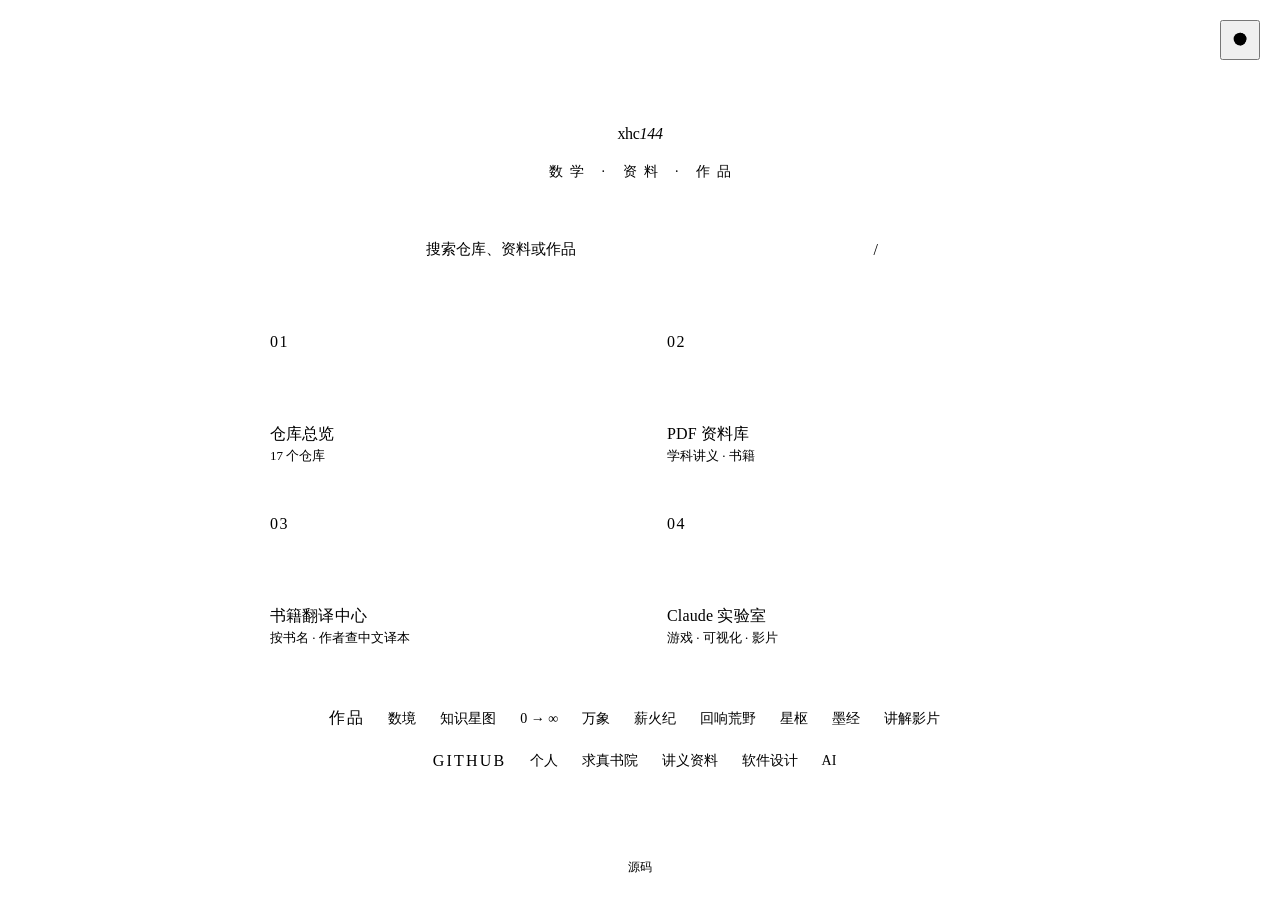
==== docs/index.html @ dc4a2ed5 "Add book translation lookup and remove institutional catalog entries" ====
<!doctype html>
<html lang="zh-CN">
<head>
  <meta charset="utf-8">
  <meta name="viewport" content="width=device-width, initial-scale=1">
  <title>xhc144</title>
  <meta name="description" content="xhc144：仓库总览、PDF 资料库、书籍翻译中心、Claude 实验室。">
  <meta http-equiv="Content-Security-Policy" content="default-src 'self'; script-src 'self'; style-src 'self'; img-src 'self' data:; object-src 'none'; base-uri 'self'">
  <meta name="theme-color" content="#f6f4ee" media="(prefers-color-scheme: light)">
  <meta name="theme-color" content="#141513" media="(prefers-color-scheme: dark)">
  <link rel="icon" href="data:image/svg+xml,%3Csvg xmlns='http://www.w3.org/2000/svg' viewBox='0 0 64 64'%3E%3Crect width='64' height='64' rx='14' fill='%231d2723'/%3E%3Ctext x='32' y='46' text-anchor='middle' font-family='Georgia,serif' font-size='42' fill='%23e2875f'%3E%CE%A3%3C/text%3E%3C/svg%3E">
  <script src="./boot.js" data-portal></script>
  <link rel="stylesheet" href="./site.css?v=2026-10-21">
  <link rel="stylesheet" href="./portal.css?v=20261116">
  <script src="./site.js?v=2026-10-21" defer></script>
  <script src="./portal.js?v=2026-10-21" defer></script>
</head>
<body>
  <canvas id="field" aria-hidden="true"></canvas>
  <button type="button" class="theme-toggle" id="theme-toggle" aria-label="切换深浅色"><svg viewBox="0 0 24 24" aria-hidden="true"><circle cx="12" cy="12" r="8.5"/><path d="M12 3.5a8.5 8.5 0 0 1 0 17Z"/></svg></button>
  <main>
    <h1 class="title" aria-label="xhc144"><span class="l" aria-hidden="true"><span>x</span></span><span class="l" aria-hidden="true"><span>h</span></span><span class="l" aria-hidden="true"><span>c</span></span><span class="l" aria-hidden="true"><span>1</span></span><span class="l" aria-hidden="true"><span>4</span></span><span class="l" aria-hidden="true"><span>4</span></span></h1>
    <p class="tagline reveal">数学 · 资料 · 作品</p>

    <div class="search reveal" role="search">
      <svg viewBox="0 0 24 24" aria-hidden="true"><circle cx="11" cy="11" r="7"/><path d="m20 20-3.5-3.5"/></svg>
      <input id="q" type="text" placeholder="搜索仓库、资料或作品" autocomplete="off" spellcheck="false" role="combobox" aria-label="搜索仓库、资料或作品" aria-expanded="false" aria-controls="results" aria-autocomplete="list">
      <kbd aria-hidden="true">/</kbd>
      <ul id="results" role="listbox" aria-label="搜索结果" hidden></ul>
    </div>

    <nav class="entries reveal" aria-label="主要入口">
      <a href="repos/">
        <span class="num">01</span><svg viewBox="0 0 24 24" aria-hidden="true"><path d="m12 3 9 5-9 5-9-5 9-5Z"/><path d="m3 12.5 9 5 9-5"/><path d="m3 17 9 5 9-5"/></svg>
        <b>仓库总览</b>
        <span class="meta">17 个仓库</span>
        <span class="arrow" aria-hidden="true">→</span>
      </a>
      <a href="materials/">
        <span class="num">02</span><svg viewBox="0 0 24 24" aria-hidden="true"><path d="M2.5 5.5H9a3 3 0 0 1 3 3V20a2.5 2.5 0 0 0-2.5-2.5h-7Z"/><path d="M21.5 5.5H15a3 3 0 0 0-3 3V20a2.5 2.5 0 0 1 2.5-2.5h7Z"/></svg>
        <b>PDF 资料库</b>
        <span class="meta">学科讲义 · 书籍</span>
        <span class="arrow" aria-hidden="true">→</span>
      </a>
      <a href="translations/">
        <span class="num">03</span><svg viewBox="0 0 24 24" aria-hidden="true"><path d="M2.5 5.5H9a3 3 0 0 1 3 3V20a2.5 2.5 0 0 0-2.5-2.5h-7Z"/><path d="M21.5 5.5H15a3 3 0 0 0-3 3V20a2.5 2.5 0 0 1 2.5-2.5h7Z"/></svg>
        <b>书籍翻译中心</b>
        <span class="meta">按书名 · 作者查中文译本</span>
        <span class="arrow" aria-hidden="true">→</span>
      </a>
      <a href="claude-lab/">
        <span class="num">04</span><svg viewBox="0 0 24 24" aria-hidden="true"><path d="M9 3h6"/><path d="M10 3v6.5L4.6 18.4A1.7 1.7 0 0 0 6.1 21h11.8a1.7 1.7 0 0 0 1.5-2.6L14 9.5V3"/><path d="M7 15.5h10"/></svg>
        <b>Claude 实验室</b>
        <span class="meta">游戏 · 可视化 · 影片</span>
        <span class="arrow" aria-hidden="true">→</span>
      </a>
    </nav>

    <nav class="row reveal" aria-label="在线作品"><span class="label">作品</span><a href="claude-lab/mathscape/" title="MathScape：矩阵、复映射、微分方程可视化">数境</a><a href="claude-lab/math-starmap/" title="按新领军考纲连起来的数学知识图谱">知识星图</a><a href="claude-lab/personal-site/" title="数学、物理与 AI 的交互仪器">0 → ∞</a><a href="claude-lab/myriad/" title="Myriad：地形、生态与文明演化沙盒">万象</a><a href="claude-lab/emberstack/" title="Emberstack：卡牌堆叠文明策略游戏">薪火纪</a><a href="claude-lab/echowild/" title="Echowild：体素世界建造与生存，需键鼠">回响荒野</a><a href="claude-lab/tensora/" title="Tensora：AI 基础设施控制台原型">星枢</a><a href="claude-lab/mojing/" title="Mojing：中文数学 LaTeX 模板">墨经</a><a href="claude-lab/#film" title="9 部数学讲解影片">讲解影片</a></nav>
    <nav class="row reveal" aria-label="GitHub 账号与组织"><span class="label">GitHub</span><a href="https://github.com/xhc144" title="xhc144 · 2 个仓库">个人</a><a href="https://github.com/xhc144-qiuzhen" title="xhc144-qiuzhen · 1 个仓库">求真书院</a><a href="https://github.com/xhc144-notes" title="xhc144-notes · 6 个仓库">讲义资料</a><a href="https://github.com/xhc144-works" title="xhc144-works · 6 个仓库">软件设计</a><a href="https://github.com/xhc144-ai" title="xhc144-ai · 2 个仓库">AI</a></nav>
  </main>
  <footer><a href="https://github.com/xhc144/xhc144.github.io">源码</a></footer>
  <script type="application/json" id="index-data">[{"k":"入口","t":"仓库总览","s":"17 个仓库","u":"repos/"},{"k":"入口","t":"PDF 资料库","s":"学科讲义 · 书籍","u":"materials/"},{"k":"入口","t":"书籍翻译中心","s":"按书名 · 作者查中文译本","u":"translations/"},{"k":"入口","t":"Claude 实验室","s":"游戏 · 可视化 · 影片","u":"claude-lab/"},{"k":"作品","t":"数境","s":"MathScape：矩阵、复映射、微分方程可视化","u":"claude-lab/mathscape/"},{"k":"作品","t":"知识星图","s":"按新领军考纲连起来的数学知识图谱","u":"claude-lab/math-starmap/"},{"k":"作品","t":"0 → ∞","s":"数学、物理与 AI 的交互仪器","u":"claude-lab/personal-site/"},{"k":"作品","t":"万象","s":"Myriad：地形、生态与文明演化沙盒","u":"claude-lab/myriad/"},{"k":"作品","t":"薪火纪","s":"Emberstack：卡牌堆叠文明策略游戏","u":"claude-lab/emberstack/"},{"k":"作品","t":"回响荒野","s":"Echowild：体素世界建造与生存，需键鼠","u":"claude-lab/echowild/"},{"k":"作品","t":"星枢","s":"Tensora：AI 基础设施控制台原型","u":"claude-lab/tensora/"},{"k":"作品","t":"墨经","s":"Mojing：中文数学 LaTeX 模板","u":"claude-lab/mojing/"},{"k":"作品","t":"讲解影片","s":"9 部数学讲解影片","u":"claude-lab/#film"},{"k":"求真书院","t":"2027 领军计划参考书库","s":"xhc144-qiuzhen/qiuzhen-2027-reference-library","u":"repos/#qiuzhen-2027-reference-library","q":"按学科整理考纲参考书的中文阅读入口：23 本中文译稿与 21 本中文原书，共 44 本；每本书附匹配源码、版本历史和原书对照。 数学 物理 译稿与重排"},{"k":"讲义资料","t":"数学竞赛统一讲义","s":"xhc144-notes/book-project","u":"repos/#book-project","q":"把多年数学竞赛讲义去重整理成一部统一总稿的长期 LaTeX 图书工程：总稿 PDF、可编辑源码、原始材料和来源核对记录。 数学"},{"k":"讲义资料","t":"AI 讲义与原创练习","s":"xhc144-notes/ai-study-notes","u":"repos/#ai-study-notes","q":"按学科保存 AI 原创讲义、独立专题与原创练习的 LaTeX 源码和 PDF：分析、代数、概率统计、组合图论、几何拓扑、数论、数值、物理、计算机等，共用模板与构建工具。 数学 物理 AI"},{"k":"讲义资料","t":"数之谜工具箱","s":"xhc144-notes/shuzhimi-toolbox","u":"repos/#shuzhimi-toolbox","q":"查资料用的竞赛讲义、题选与知识分册：综合定理与解题策略、代数不等式、数论、几何、组合概率等 15 个知识分册，另有题源索引和搜题工具。 数学"},{"k":"讲义资料","t":"MIT OCW 讲义中文重编","s":"xhc144-notes/mit-ocw-notes","u":"repos/#mit-ocw-notes","q":"MIT OpenCourseWare 讲义归档，以及按学科整编的中文原生 LaTeX 讲义（个人非商业学习）：数学 15 册、物理 20 册，各册附中文 PDF、源码 ZIP 与覆盖范围说明。 数学 物理 译稿与重排"},{"k":"讲义资料","t":"GTM 选书中文 LaTeX 项目","s":"xhc144-notes/gtm-selected-library","u":"repos/#gtm-selected-library","q":"35 本 GTM 选书的英文原书与中文 LaTeX 译稿。main 已归档全部 35 套译稿，每本附版本记录、审校范围和底本缺页说明。 数学 译稿与重排"},{"k":"讲义资料","t":"高中化学教学资料","s":"xhc144-notes/chem-teaching-materials","u":"repos/#chem-teaching-materials","q":"整合编写的《高中化学系统讲义》（墨经书籍模板，README 标注 198 页），以及选择性必修 1 课件、高考一轮知识清单、思维导图和校本课资料。 化学"},{"k":"软件设计","t":"棱镜守卫 Prism Wardens","s":"xhc144-works/prism-wardens","u":"repos/#prism-wardens","q":"完整的策略塔防游戏：确定性战斗模拟、可托管或接管的 AI、规则与关卡编辑器、修改器、录像与战报；有 Web 版和带安装、卸载与自动更新的 Windows 桌面版。 游戏 软件 AI"},{"k":"软件设计","t":"安心守护 FaceGuard","s":"xhc144-works/face-guard","u":"repos/#face-guard","q":"Android 8.0+ 离线人脸匹配与系统锁屏试用应用（Kotlin）：机主录入一人、授予相机和锁屏授权后开启守护。 软件 AI"},{"k":"软件设计","t":"随手读懂一点 Study Feed","s":"xhc144-works/study-feed","u":"repos/#study-feed","q":"本地优先的简体中文学习信息流：144 张原创知识卡片和 410 段深读，按主题、时长和关键词阅读，支持收藏复习；附源码与静态构建。 软件 数学 物理"},{"k":"软件设计","t":"API 观测室","s":"xhc144-works/api-observer","u":"repos/#api-observer","q":"独立的 OpenAI 格式模拟服务与简体中文监控面板（Python 3.12），用于检查请求、模拟状态码、延迟和 SSE；不调用 AI，不代理供应商，不产生模型费用。 软件 AI"},{"k":"软件设计","t":"叠叶村 Stacked Grove","s":"xhc144-works/stacked-grove","u":"repos/#stacked-grove","q":"SDL3 卡牌堆叠游戏的简体中文社区重构版：Windows x64 完整游戏包、源码 ZIP、测试报告与操作说明。 游戏 软件"},{"k":"软件设计","t":"Blender 设计作品","s":"xhc144-works/blender-designs","u":"repos/#blender-designs","q":"Blender 建模与设计交付归档。当前收录 Azure / Sea House 海景别墅概念场景：可编辑 .blend、两张 1500×1100 渲染图和完整交付包。 设计"},{"k":"AI","t":"个人技能、MCP 与配套工具","s":"xhc144-ai/skills","u":"repos/#skills","q":"17 个按任务触发的主技能（几何、排版、教学、工程、写作、视频等），以及 MCP 服务、几何绘图引擎与工程交接工具；含安装说明、来源清单与历史备份。 AI 数学"},{"k":"AI","t":"现代人工智能研究学习","s":"xhc144-ai/ai-self-study","u":"repos/#ai-self-study","q":"从语言模型的数学与训练出发，读懂近年的基础模型论文并完成可复核的小研究：中文教材、论文中文资料、可运行实验和研究记录。 AI 数学"},{"k":"个人","t":"Folio PDF 阅读器","s":"xhc144/Claude-lab-2","u":"repos/#Claude-lab-2","q":"PySide6 与 PyMuPDF 编写的跨平台桌面 PDF 阅读器：阅读、批注、手写签名、点读朗读、OCR、压缩合并拆分、打印与演示模式，接入千问、DeepSeek、Ollama 等 AI 服务。 软件 AI"},{"k":"个人","t":"xhc144.github.io 网站（本仓库）","s":"xhc144/xhc144.github.io","u":"repos/#xhc144.github.io","q":"xhc144.github.io 的源码：首页总入口、仓库总览与资料文件目录，以及仓库数据、扫描脚本、页面生成脚本和维护规则。"},{"k":"GitHub","t":"个人账号","s":"xhc144","u":"https://github.com/xhc144"},{"k":"GitHub","t":"数学与物理书籍","s":"xhc144-qiuzhen","u":"https://github.com/xhc144-qiuzhen"},{"k":"GitHub","t":"讲义与学科资料","s":"xhc144-notes","u":"https://github.com/xhc144-notes"},{"k":"GitHub","t":"软件、游戏与设计","s":"xhc144-works","u":"https://github.com/xhc144-works"},{"k":"GitHub","t":"AI 工具与研究","s":"xhc144-ai","u":"https://github.com/xhc144-ai"}]</script>
</body>
</html>
---- docs/portal.css ----
/* 首页专用样式；配色与字体在 site.css。 */
* { box-sizing: border-box; }
html { -webkit-text-size-adjust: 100%; }
body {
  margin: 0;
  min-height: 100vh;
  min-height: 100svh;
  display: flex;
  flex-direction: column;
  background: var(--paper);
  color: var(--ink);
  font: 15px/1.6 var(--sans);
  transition: background-color .4s, color .4s;
}

#field { position: fixed; inset: 0; width: 100%; height: 100%; z-index: 0; }

.theme-toggle {
  position: fixed; top: 20px; right: 20px; z-index: 5;
  width: 40px; height: 40px;
  -webkit-backdrop-filter: blur(12px); backdrop-filter: blur(12px);
}
.theme-toggle svg { width: 18px; height: 18px; }

main {
  position: relative; z-index: 1;
  flex: 1;
  display: flex; flex-direction: column; align-items: center; justify-content: center;
  width: 100%; max-width: 900px; margin: 0 auto; padding: 96px 24px 32px;
  text-align: center;
  pointer-events: none;           /* 空白处的点击交给背景点阵 */
}
main > * { pointer-events: auto; }

/* ---------- 标题：逐字浮现，悬停时波浪跳动 ---------- */
.title {
  margin: 0;
  font: 500 clamp(68px, 13vw, 132px)/1 var(--display);
  letter-spacing: -.02em;
  cursor: default;
  user-select: none;
}
.title .l { display: inline-block; animation: rise 1.1s var(--ease) both; }
.title .l > span { display: inline-block; }
.title .l:nth-child(1) { animation-delay: .05s; }
.title .l:nth-child(2) { animation-delay: .12s; }
.title .l:nth-child(3) { animation-delay: .19s; }
.title .l:nth-child(4) { animation-delay: .26s; }
.title .l:nth-child(5) { animation-delay: .33s; }
.title .l:nth-child(6) { animation-delay: .40s; }
.title .l:nth-child(7) { animation-delay: .47s; }
.title .l:nth-child(8) { animation-delay: .54s; }
.title .l:nth-child(n+4) > span { color: var(--accent); font-style: italic; }
.title.wave .l > span { animation: hop .7s var(--ease); }
.title.wave .l:nth-child(2) > span { animation-delay: .05s; }
.title.wave .l:nth-child(3) > span { animation-delay: .10s; }
.title.wave .l:nth-child(4) > span { animation-delay: .15s; }
.title.wave .l:nth-child(5) > span { animation-delay: .20s; }
.title.wave .l:nth-child(6) > span { animation-delay: .25s; }
.title.wave .l:nth-child(7) > span { animation-delay: .30s; }
.title.wave .l:nth-child(8) > span { animation-delay: .35s; }

@keyframes rise {
  from { opacity: 0; transform: translateY(.4em) rotate(4deg); filter: blur(10px); }
  to { opacity: 1; transform: none; filter: blur(0); }
}
@keyframes hop {
  0%, 100% { transform: none; }
  35% { transform: translateY(-.14em); }
  65% { transform: translateY(.03em); }
}

.tagline { margin: 20px 0 0; color: var(--muted); font-size: 14px; letter-spacing: .5em; text-indent: .5em; }

/* 其余内容依次淡入 */
.reveal { animation: fade-up .9s var(--ease) both; }
.tagline.reveal { animation-delay: .55s; }
.search.reveal { animation-delay: .7s; }
.entries.reveal { animation-delay: .82s; }
.row.reveal { animation-delay: .95s; }
.row.reveal + .row.reveal { animation-delay: 1.05s; }
@keyframes fade-up {
  from { opacity: 0; transform: translateY(14px); }
  to { opacity: 1; transform: none; }
}

/* ---------- 搜索 ---------- */
.search {
  position: relative; z-index: 3;
  display: flex; align-items: center; gap: 10px;
  width: 100%; max-width: 520px; margin-top: 44px; padding: 0 14px 0 18px; height: 50px;
  background: var(--card); border: 1px solid var(--line); border-radius: 999px;
  box-shadow: var(--shadow);
  -webkit-backdrop-filter: blur(16px); backdrop-filter: blur(16px);
  transition: border-color .2s, box-shadow .2s;
}
.search:focus-within { border-color: color-mix(in srgb, var(--accent) 55%, transparent); box-shadow: var(--shadow), 0 0 0 4px var(--accent-soft); }
.search > svg { width: 18px; height: 18px; flex: none; fill: none; stroke: var(--muted); stroke-width: 1.8; stroke-linecap: round; }
.search input {
  flex: 1; min-width: 0; height: 100%; padding: 0;
  border: 0; outline: 0; background: transparent; color: var(--ink);
  font: inherit; font-size: 15px;
}
.search input::placeholder { color: var(--muted); }
.search kbd {
  flex: none; padding: 1px 8px; border: 1px solid var(--line); border-radius: 6px;
  color: var(--muted); font: 12px var(--mono); transition: opacity .2s;
}
.search:focus-within kbd { opacity: 0; }

#results {
  position: absolute; top: calc(100% + 8px); left: 0; right: 0;
  max-height: min(420px, 55vh); overflow-y: auto;
  margin: 0; padding: 6px; list-style: none; text-align: left;
  background: var(--card-solid); border: 1px solid var(--line); border-radius: 18px;
  box-shadow: var(--shadow-hover);
  animation: pop .18s var(--ease);
}
@keyframes pop { from { opacity: 0; transform: translateY(-4px) scale(.99); } to { opacity: 1; transform: none; } }
#results li {
  display: grid; grid-template-columns: auto 1fr auto; align-items: center; gap: 2px 12px;
  padding: 9px 12px; border-radius: 12px; cursor: pointer;
}
#results li[aria-selected="true"] { background: var(--accent-soft); }
#results .kind {
  grid-row: span 2; min-width: 52px; padding: 2px 8px; border-radius: 999px;
  background: var(--accent-soft); color: var(--accent); font-size: 12px; text-align: center; white-space: nowrap;
}
#results .t { overflow: hidden; color: var(--ink); font-weight: 600; text-overflow: ellipsis; white-space: nowrap; }
#results .s { grid-column: 2; overflow: hidden; color: var(--muted); font-size: 12.5px; text-overflow: ellipsis; white-space: nowrap; }
#results .lock { grid-row: span 2; grid-column: 3; color: var(--muted); font-size: 12px; }
#results mark { background: none; color: var(--accent); }
#results .empty { display: block; padding: 14px; color: var(--muted); cursor: default; text-align: center; }

/* ---------- 三个入口：边框跟随鼠标发光 ---------- */
.entries {
  display: grid; grid-template-columns: repeat(2, minmax(0, 1fr)); gap: 14px;
  width: 100%; max-width: 780px; margin-top: 40px;
}
.entries a {
  --mx: 50%; --my: 50%;
  position: relative; isolation: isolate; overflow: hidden;
  display: grid; grid-template-columns: 1fr auto; grid-template-rows: auto 1fr auto auto; align-items: end;
  min-height: 168px; padding: 18px 20px 18px;
  background: var(--card); border: 1px solid var(--line); border-radius: 20px;
  box-shadow: var(--shadow);
  -webkit-backdrop-filter: blur(16px); backdrop-filter: blur(16px);
  color: var(--ink); text-align: left; text-decoration: none;
  transition: transform .35s var(--ease), box-shadow .35s var(--ease);
}
.entries a::before, .entries a::after {
  content: ""; position: absolute; inset: 0; border-radius: inherit; pointer-events: none;
  opacity: 0; transition: opacity .35s;
}
.entries a::before {
  z-index: -1;
  background: radial-gradient(320px circle at var(--mx) var(--my), var(--glow), transparent 65%);
}
.entries a::after {
  padding: 1px;
  background: radial-gradient(240px circle at var(--mx) var(--my), var(--accent), transparent 70%);
  -webkit-mask: linear-gradient(#000 0 0) content-box, linear-gradient(#000 0 0);
  -webkit-mask-composite: xor;
  mask: linear-gradient(#000 0 0) content-box, linear-gradient(#000 0 0);
  mask-composite: exclude;
}
.entries:hover a::before, .entries:hover a::after { opacity: 1; }
.entries a:hover { transform: translateY(-4px); box-shadow: var(--shadow-hover); }
.entries .num { grid-column: 1; grid-row: 1; align-self: start; color: var(--muted); font: 12px var(--mono); letter-spacing: .1em; }
.entries svg {
  grid-column: 2; grid-row: 1; align-self: start;
  width: 26px; height: 26px; fill: none; stroke: var(--accent); stroke-width: 1.6; stroke-linecap: round; stroke-linejoin: round;
  transition: transform .5s var(--ease);
}
.entries a:hover svg { transform: rotate(-8deg) scale(1.08); }
.entries b { grid-column: 1 / -1; grid-row: 3; font: 500 24px/1.3 var(--display); letter-spacing: .01em; }
.entries .meta { grid-column: 1; grid-row: 4; color: var(--muted); font-size: 13px; }
.entries .arrow {
  grid-column: 2; grid-row: 4; color: var(--accent); font-size: 17px;
  transform: translateX(-6px); opacity: 0; transition: transform .35s var(--ease), opacity .35s;
}
.entries a:hover .arrow, .entries a:focus-visible .arrow { transform: none; opacity: 1; }
.entries a:focus-visible, .row a:focus-visible, .theme-toggle:focus-visible, footer a:focus-visible { outline: 2px solid var(--accent); outline-offset: 3px; }

/* ---------- 作品与 GitHub 快捷链接 ---------- */
.row {
  display: flex; flex-wrap: wrap; justify-content: center; align-items: center; gap: 2px 2px;
  max-width: 780px; margin-top: 14px;
}
.entries + .row { margin-top: 40px; }
.label { margin-right: 10px; color: var(--muted); font: 11px var(--mono); letter-spacing: .14em; text-transform: uppercase; }
.row a {
  position: relative; padding: 5px 11px;
  color: var(--ink-soft); font-size: 14px; text-decoration: none;
  transition: color .2s;
}
.row a::after {
  content: ""; position: absolute; left: 11px; right: 11px; bottom: 2px; height: 1px;
  background: var(--accent); transform: scaleX(0); transform-origin: left; transition: transform .35s var(--ease);
}
.row a:hover { color: var(--accent); }
.row a:hover::after { transform: scaleX(1); }

footer { position: relative; z-index: 1; padding: 24px; text-align: center; font-size: 12px; }
footer a { color: var(--muted); text-decoration: none; }
footer a:hover { color: var(--accent); }

@media (max-width: 640px) {
  main { padding: 84px 16px 20px; justify-content: flex-start; }
  .tagline { letter-spacing: .35em; text-indent: .35em; }
  .search { margin-top: 32px; }
  .entries { grid-template-columns: 1fr; gap: 10px; margin-top: 24px; }
  .entries a { grid-template-columns: auto 1fr auto; grid-template-rows: auto; align-items: center; min-height: 0; padding: 16px 18px; column-gap: 14px; }
  .entries .num { display: none; }
  .entries svg { grid-column: 1; grid-row: 1; align-self: center; width: 22px; height: 22px; }
  .entries b { grid-column: 2; grid-row: 1; font-size: 19px; }
  .entries .meta { grid-column: 3; grid-row: 1; }
  .entries .arrow { display: none; }
  .entries + .row { margin-top: 28px; }
  .label { flex-basis: 100%; margin: 0 0 2px; }
}

@media (prefers-reduced-motion: reduce) {
  .title .l, .reveal, #results { animation: none; }
  .title.wave .l > span { animation: none; }
  .entries a, .entries svg, .theme-toggle { transition: none; }
  .entries a:hover { transform: none; }
}
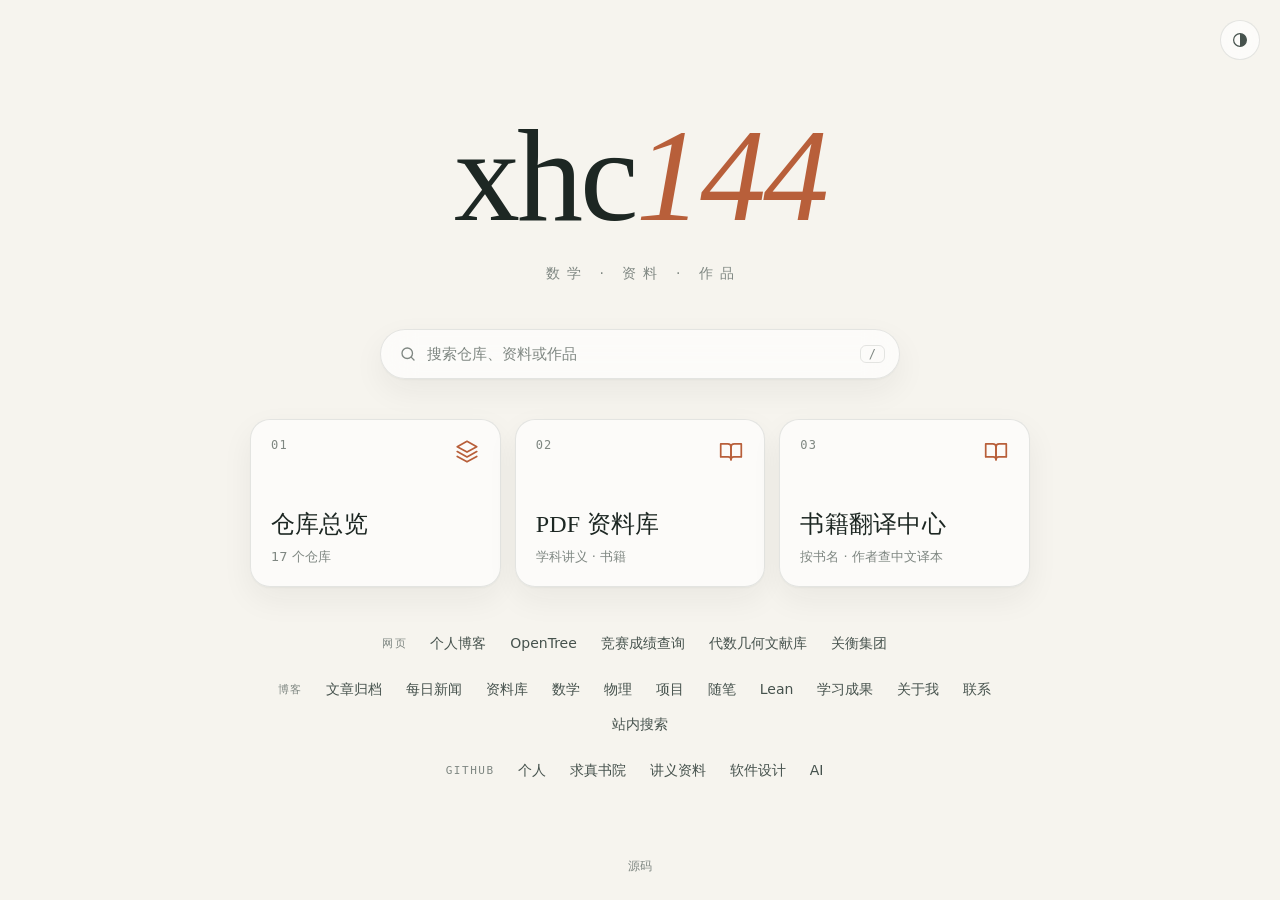
==== commit ae04ddb5: "Complete homepage web links and fix shared sigma navigation" ====
--- a/docs/index.html
+++ b/docs/index.html
@@ -4,14 +4,14 @@
   <meta charset="utf-8">
   <meta name="viewport" content="width=device-width, initial-scale=1">
   <title>xhc144</title>
-  <meta name="description" content="xhc144：仓库总览、PDF 资料库、书籍翻译中心、Claude 实验室。">
+  <meta name="description" content="xhc144：仓库总览、PDF 资料库、书籍翻译中心。">
   <meta http-equiv="Content-Security-Policy" content="default-src 'self'; script-src 'self'; style-src 'self'; img-src 'self' data:; object-src 'none'; base-uri 'self'">
   <meta name="theme-color" content="#f6f4ee" media="(prefers-color-scheme: light)">
   <meta name="theme-color" content="#141513" media="(prefers-color-scheme: dark)">
   <link rel="icon" href="data:image/svg+xml,%3Csvg xmlns='http://www.w3.org/2000/svg' viewBox='0 0 64 64'%3E%3Crect width='64' height='64' rx='14' fill='%231d2723'/%3E%3Ctext x='32' y='46' text-anchor='middle' font-family='Georgia,serif' font-size='42' fill='%23e2875f'%3E%CE%A3%3C/text%3E%3C/svg%3E">
   <script src="./boot.js" data-portal></script>
-  <link rel="stylesheet" href="./site.css?v=2026-10-21">
-  <link rel="stylesheet" href="./portal.css?v=20261116">
+  <link rel="stylesheet" href="./site.css?v=20261116-nav">
+  <link rel="stylesheet" href="./portal.css?v=20261116-nav">
   <script src="./site.js?v=2026-10-21" defer></script>
   <script src="./portal.js?v=2026-10-21" defer></script>
 </head>
@@ -48,18 +48,13 @@
         <span class="meta">按书名 · 作者查中文译本</span>
         <span class="arrow" aria-hidden="true">→</span>
       </a>
-      <a href="claude-lab/">
-        <span class="num">04</span><svg viewBox="0 0 24 24" aria-hidden="true"><path d="M9 3h6"/><path d="M10 3v6.5L4.6 18.4A1.7 1.7 0 0 0 6.1 21h11.8a1.7 1.7 0 0 0 1.5-2.6L14 9.5V3"/><path d="M7 15.5h10"/></svg>
-        <b>Claude 实验室</b>
-        <span class="meta">游戏 · 可视化 · 影片</span>
-        <span class="arrow" aria-hidden="true">→</span>
-      </a>
     </nav>
 
-    <nav class="row reveal" aria-label="在线作品"><span class="label">作品</span><a href="claude-lab/mathscape/" title="MathScape：矩阵、复映射、微分方程可视化">数境</a><a href="claude-lab/math-starmap/" title="按新领军考纲连起来的数学知识图谱">知识星图</a><a href="claude-lab/personal-site/" title="数学、物理与 AI 的交互仪器">0 → ∞</a><a href="claude-lab/myriad/" title="Myriad：地形、生态与文明演化沙盒">万象</a><a href="claude-lab/emberstack/" title="Emberstack：卡牌堆叠文明策略游戏">薪火纪</a><a href="claude-lab/echowild/" title="Echowild：体素世界建造与生存，需键鼠">回响荒野</a><a href="claude-lab/tensora/" title="Tensora：AI 基础设施控制台原型">星枢</a><a href="claude-lab/mojing/" title="Mojing：中文数学 LaTeX 模板">墨经</a><a href="claude-lab/#film" title="9 部数学讲解影片">讲解影片</a></nav>
+    <nav class="row reveal" aria-label="网页入口"><span class="label">网页</span><a href="http://106.55.36.106/personal/" title="文章、新闻与个人项目">个人博客</a><a href="https://xhc144.github.io/open-friend-tree/" title="树上的朋友：公开项目与作品分享">OpenTree</a><a href="https://xhc144.github.io/gd-math-results/" title="广东数学竞赛：按姓名、学校查询">竞赛成绩查询</a><a href="https://xhc144.github.io/algebraic-geometry-corpus/" title="EGA、SGA、FGA、Stacks与中文译稿">代数几何文献库</a><a href="http://106.55.36.106/" title="关衡集团网站">关衡集团</a></nav>
+    <nav class="row reveal" aria-label="博客入口"><span class="label">博客</span><a href="http://106.55.36.106/personal/archive/" title="个人博客 · 文章归档">文章归档</a><a href="http://106.55.36.106/personal/news/" title="个人博客 · 每日新闻">每日新闻</a><a href="http://106.55.36.106/personal/media/" title="个人博客 · 资料库">资料库</a><a href="http://106.55.36.106/personal/math/" title="个人博客 · 数学">数学</a><a href="http://106.55.36.106/personal/physics/" title="个人博客 · 物理">物理</a><a href="http://106.55.36.106/personal/projects/" title="个人博客 · 项目">项目</a><a href="http://106.55.36.106/personal/notes/" title="个人博客 · 随笔">随笔</a><a href="http://106.55.36.106/personal/categories/Lean/" title="个人博客 · Lean">Lean</a><a href="http://106.55.36.106/personal/honors/" title="个人博客 · 学习成果">学习成果</a><a href="http://106.55.36.106/personal/about/" title="个人博客 · 关于我">关于我</a><a href="http://106.55.36.106/personal/contact/" title="个人博客 · 联系">联系</a><a href="http://106.55.36.106/personal/search/" title="个人博客 · 站内搜索">站内搜索</a></nav>
     <nav class="row reveal" aria-label="GitHub 账号与组织"><span class="label">GitHub</span><a href="https://github.com/xhc144" title="xhc144 · 2 个仓库">个人</a><a href="https://github.com/xhc144-qiuzhen" title="xhc144-qiuzhen · 1 个仓库">求真书院</a><a href="https://github.com/xhc144-notes" title="xhc144-notes · 6 个仓库">讲义资料</a><a href="https://github.com/xhc144-works" title="xhc144-works · 6 个仓库">软件设计</a><a href="https://github.com/xhc144-ai" title="xhc144-ai · 2 个仓库">AI</a></nav>
   </main>
   <footer><a href="https://github.com/xhc144/xhc144.github.io">源码</a></footer>
-  <script type="application/json" id="index-data">[{"k":"入口","t":"仓库总览","s":"17 个仓库","u":"repos/"},{"k":"入口","t":"PDF 资料库","s":"学科讲义 · 书籍","u":"materials/"},{"k":"入口","t":"书籍翻译中心","s":"按书名 · 作者查中文译本","u":"translations/"},{"k":"入口","t":"Claude 实验室","s":"游戏 · 可视化 · 影片","u":"claude-lab/"},{"k":"作品","t":"数境","s":"MathScape：矩阵、复映射、微分方程可视化","u":"claude-lab/mathscape/"},{"k":"作品","t":"知识星图","s":"按新领军考纲连起来的数学知识图谱","u":"claude-lab/math-starmap/"},{"k":"作品","t":"0 → ∞","s":"数学、物理与 AI 的交互仪器","u":"claude-lab/personal-site/"},{"k":"作品","t":"万象","s":"Myriad：地形、生态与文明演化沙盒","u":"claude-lab/myriad/"},{"k":"作品","t":"薪火纪","s":"Emberstack：卡牌堆叠文明策略游戏","u":"claude-lab/emberstack/"},{"k":"作品","t":"回响荒野","s":"Echowild：体素世界建造与生存，需键鼠","u":"claude-lab/echowild/"},{"k":"作品","t":"星枢","s":"Tensora：AI 基础设施控制台原型","u":"claude-lab/tensora/"},{"k":"作品","t":"墨经","s":"Mojing：中文数学 LaTeX 模板","u":"claude-lab/mojing/"},{"k":"作品","t":"讲解影片","s":"9 部数学讲解影片","u":"claude-lab/#film"},{"k":"求真书院","t":"2027 领军计划参考书库","s":"xhc144-qiuzhen/qiuzhen-2027-reference-library","u":"repos/#qiuzhen-2027-reference-library","q":"按学科整理考纲参考书的中文阅读入口：23 本中文译稿与 21 本中文原书，共 44 本；每本书附匹配源码、版本历史和原书对照。 数学 物理 译稿与重排"},{"k":"讲义资料","t":"数学竞赛统一讲义","s":"xhc144-notes/book-project","u":"repos/#book-project","q":"把多年数学竞赛讲义去重整理成一部统一总稿的长期 LaTeX 图书工程：总稿 PDF、可编辑源码、原始材料和来源核对记录。 数学"},{"k":"讲义资料","t":"AI 讲义与原创练习","s":"xhc144-notes/ai-study-notes","u":"repos/#ai-study-notes","q":"按学科保存 AI 原创讲义、独立专题与原创练习的 LaTeX 源码和 PDF：分析、代数、概率统计、组合图论、几何拓扑、数论、数值、物理、计算机等，共用模板与构建工具。 数学 物理 AI"},{"k":"讲义资料","t":"数之谜工具箱","s":"xhc144-notes/shuzhimi-toolbox","u":"repos/#shuzhimi-toolbox","q":"查资料用的竞赛讲义、题选与知识分册：综合定理与解题策略、代数不等式、数论、几何、组合概率等 15 个知识分册，另有题源索引和搜题工具。 数学"},{"k":"讲义资料","t":"MIT OCW 讲义中文重编","s":"xhc144-notes/mit-ocw-notes","u":"repos/#mit-ocw-notes","q":"MIT OpenCourseWare 讲义归档，以及按学科整编的中文原生 LaTeX 讲义（个人非商业学习）：数学 15 册、物理 20 册，各册附中文 PDF、源码 ZIP 与覆盖范围说明。 数学 物理 译稿与重排"},{"k":"讲义资料","t":"GTM 选书中文 LaTeX 项目","s":"xhc144-notes/gtm-selected-library","u":"repos/#gtm-selected-library","q":"35 本 GTM 选书的英文原书与中文 LaTeX 译稿。main 已归档全部 35 套译稿，每本附版本记录、审校范围和底本缺页说明。 数学 译稿与重排"},{"k":"讲义资料","t":"高中化学教学资料","s":"xhc144-notes/chem-teaching-materials","u":"repos/#chem-teaching-materials","q":"整合编写的《高中化学系统讲义》（墨经书籍模板，README 标注 198 页），以及选择性必修 1 课件、高考一轮知识清单、思维导图和校本课资料。 化学"},{"k":"软件设计","t":"棱镜守卫 Prism Wardens","s":"xhc144-works/prism-wardens","u":"repos/#prism-wardens","q":"完整的策略塔防游戏：确定性战斗模拟、可托管或接管的 AI、规则与关卡编辑器、修改器、录像与战报；有 Web 版和带安装、卸载与自动更新的 Windows 桌面版。 游戏 软件 AI"},{"k":"软件设计","t":"安心守护 FaceGuard","s":"xhc144-works/face-guard","u":"repos/#face-guard","q":"Android 8.0+ 离线人脸匹配与系统锁屏试用应用（Kotlin）：机主录入一人、授予相机和锁屏授权后开启守护。 软件 AI"},{"k":"软件设计","t":"随手读懂一点 Study Feed","s":"xhc144-works/study-feed","u":"repos/#study-feed","q":"本地优先的简体中文学习信息流：144 张原创知识卡片和 410 段深读，按主题、时长和关键词阅读，支持收藏复习；附源码与静态构建。 软件 数学 物理"},{"k":"软件设计","t":"API 观测室","s":"xhc144-works/api-observer","u":"repos/#api-observer","q":"独立的 OpenAI 格式模拟服务与简体中文监控面板（Python 3.12），用于检查请求、模拟状态码、延迟和 SSE；不调用 AI，不代理供应商，不产生模型费用。 软件 AI"},{"k":"软件设计","t":"叠叶村 Stacked Grove","s":"xhc144-works/stacked-grove","u":"repos/#stacked-grove","q":"SDL3 卡牌堆叠游戏的简体中文社区重构版：Windows x64 完整游戏包、源码 ZIP、测试报告与操作说明。 游戏 软件"},{"k":"软件设计","t":"Blender 设计作品","s":"xhc144-works/blender-designs","u":"repos/#blender-designs","q":"Blender 建模与设计交付归档。当前收录 Azure / Sea House 海景别墅概念场景：可编辑 .blend、两张 1500×1100 渲染图和完整交付包。 设计"},{"k":"AI","t":"个人技能、MCP 与配套工具","s":"xhc144-ai/skills","u":"repos/#skills","q":"17 个按任务触发的主技能（几何、排版、教学、工程、写作、视频等），以及 MCP 服务、几何绘图引擎与工程交接工具；含安装说明、来源清单与历史备份。 AI 数学"},{"k":"AI","t":"现代人工智能研究学习","s":"xhc144-ai/ai-self-study","u":"repos/#ai-self-study","q":"从语言模型的数学与训练出发，读懂近年的基础模型论文并完成可复核的小研究：中文教材、论文中文资料、可运行实验和研究记录。 AI 数学"},{"k":"个人","t":"Folio PDF 阅读器","s":"xhc144/Claude-lab-2","u":"repos/#Claude-lab-2","q":"PySide6 与 PyMuPDF 编写的跨平台桌面 PDF 阅读器：阅读、批注、手写签名、点读朗读、OCR、压缩合并拆分、打印与演示模式，接入千问、DeepSeek、Ollama 等 AI 服务。 软件 AI"},{"k":"个人","t":"xhc144.github.io 网站（本仓库）","s":"xhc144/xhc144.github.io","u":"repos/#xhc144.github.io","q":"xhc144.github.io 的源码：首页总入口、仓库总览与资料文件目录，以及仓库数据、扫描脚本、页面生成脚本和维护规则。"},{"k":"GitHub","t":"个人账号","s":"xhc144","u":"https://github.com/xhc144"},{"k":"GitHub","t":"数学与物理书籍","s":"xhc144-qiuzhen","u":"https://github.com/xhc144-qiuzhen"},{"k":"GitHub","t":"讲义与学科资料","s":"xhc144-notes","u":"https://github.com/xhc144-notes"},{"k":"GitHub","t":"软件、游戏与设计","s":"xhc144-works","u":"https://github.com/xhc144-works"},{"k":"GitHub","t":"AI 工具与研究","s":"xhc144-ai","u":"https://github.com/xhc144-ai"}]</script>
+  <script type="application/json" id="index-data">[{"k":"入口","t":"仓库总览","s":"17 个仓库","u":"repos/"},{"k":"入口","t":"PDF 资料库","s":"学科讲义 · 书籍","u":"materials/"},{"k":"入口","t":"书籍翻译中心","s":"按书名 · 作者查中文译本","u":"translations/"},{"k":"网页","t":"个人博客","s":"文章、新闻与个人项目","u":"http://106.55.36.106/personal/"},{"k":"网页","t":"OpenTree","s":"树上的朋友：公开项目与作品分享","u":"https://xhc144.github.io/open-friend-tree/"},{"k":"网页","t":"竞赛成绩查询","s":"广东数学竞赛：按姓名、学校查询","u":"https://xhc144.github.io/gd-math-results/"},{"k":"网页","t":"代数几何文献库","s":"EGA、SGA、FGA、Stacks与中文译稿","u":"https://xhc144.github.io/algebraic-geometry-corpus/"},{"k":"网页","t":"关衡集团","s":"关衡集团网站","u":"http://106.55.36.106/"},{"k":"博客","t":"文章归档","s":"个人博客 · 文章归档","u":"http://106.55.36.106/personal/archive/"},{"k":"博客","t":"每日新闻","s":"个人博客 · 每日新闻","u":"http://106.55.36.106/personal/news/"},{"k":"博客","t":"资料库","s":"个人博客 · 资料库","u":"http://106.55.36.106/personal/media/"},{"k":"博客","t":"数学","s":"个人博客 · 数学","u":"http://106.55.36.106/personal/math/"},{"k":"博客","t":"物理","s":"个人博客 · 物理","u":"http://106.55.36.106/personal/physics/"},{"k":"博客","t":"项目","s":"个人博客 · 项目","u":"http://106.55.36.106/personal/projects/"},{"k":"博客","t":"随笔","s":"个人博客 · 随笔","u":"http://106.55.36.106/personal/notes/"},{"k":"博客","t":"Lean","s":"个人博客 · Lean","u":"http://106.55.36.106/personal/categories/Lean/"},{"k":"博客","t":"学习成果","s":"个人博客 · 学习成果","u":"http://106.55.36.106/personal/honors/"},{"k":"博客","t":"关于我","s":"个人博客 · 关于我","u":"http://106.55.36.106/personal/about/"},{"k":"博客","t":"联系","s":"个人博客 · 联系","u":"http://106.55.36.106/personal/contact/"},{"k":"博客","t":"站内搜索","s":"个人博客 · 站内搜索","u":"http://106.55.36.106/personal/search/"},{"k":"求真书院","t":"2027 领军计划参考书库","s":"xhc144-qiuzhen/qiuzhen-2027-reference-library","u":"repos/#qiuzhen-2027-reference-library","q":"按学科整理考纲参考书的中文阅读入口：23 本中文译稿与 21 本中文原书，共 44 本；每本书附匹配源码、版本历史和原书对照。 数学 物理 译稿与重排"},{"k":"讲义资料","t":"数学竞赛统一讲义","s":"xhc144-notes/book-project","u":"repos/#book-project","q":"把多年数学竞赛讲义去重整理成一部统一总稿的长期 LaTeX 图书工程：总稿 PDF、可编辑源码、原始材料和来源核对记录。 数学"},{"k":"讲义资料","t":"AI 讲义与原创练习","s":"xhc144-notes/ai-study-notes","u":"repos/#ai-study-notes","q":"按学科保存 AI 原创讲义、独立专题与原创练习的 LaTeX 源码和 PDF：分析、代数、概率统计、组合图论、几何拓扑、数论、数值、物理、计算机等，共用模板与构建工具。 数学 物理 AI"},{"k":"讲义资料","t":"数之谜工具箱","s":"xhc144-notes/shuzhimi-toolbox","u":"repos/#shuzhimi-toolbox","q":"查资料用的竞赛讲义、题选与知识分册：综合定理与解题策略、代数不等式、数论、几何、组合概率等 15 个知识分册，另有题源索引和搜题工具。 数学"},{"k":"讲义资料","t":"MIT OCW 讲义中文重编","s":"xhc144-notes/mit-ocw-notes","u":"repos/#mit-ocw-notes","q":"MIT OpenCourseWare 讲义归档，以及按学科整编的中文原生 LaTeX 讲义（个人非商业学习）：数学 15 册、物理 20 册，各册附中文 PDF、源码 ZIP 与覆盖范围说明。 数学 物理 译稿与重排"},{"k":"讲义资料","t":"GTM 选书中文 LaTeX 项目","s":"xhc144-notes/gtm-selected-library","u":"repos/#gtm-selected-library","q":"35 本 GTM 选书的英文原书与中文 LaTeX 译稿。main 已归档全部 35 套译稿，每本附版本记录、审校范围和底本缺页说明。 数学 译稿与重排"},{"k":"讲义资料","t":"高中化学教学资料","s":"xhc144-notes/chem-teaching-materials","u":"repos/#chem-teaching-materials","q":"整合编写的《高中化学系统讲义》（墨经书籍模板，README 标注 198 页），以及选择性必修 1 课件、高考一轮知识清单、思维导图和校本课资料。 化学"},{"k":"软件设计","t":"棱镜守卫 Prism Wardens","s":"xhc144-works/prism-wardens","u":"repos/#prism-wardens","q":"完整的策略塔防游戏：确定性战斗模拟、可托管或接管的 AI、规则与关卡编辑器、修改器、录像与战报；有 Web 版和带安装、卸载与自动更新的 Windows 桌面版。 游戏 软件 AI"},{"k":"软件设计","t":"安心守护 FaceGuard","s":"xhc144-works/face-guard","u":"repos/#face-guard","q":"Android 8.0+ 离线人脸匹配与系统锁屏试用应用（Kotlin）：机主录入一人、授予相机和锁屏授权后开启守护。 软件 AI"},{"k":"软件设计","t":"随手读懂一点 Study Feed","s":"xhc144-works/study-feed","u":"repos/#study-feed","q":"本地优先的简体中文学习信息流：144 张原创知识卡片和 410 段深读，按主题、时长和关键词阅读，支持收藏复习；附源码与静态构建。 软件 数学 物理"},{"k":"软件设计","t":"API 观测室","s":"xhc144-works/api-observer","u":"repos/#api-observer","q":"独立的 OpenAI 格式模拟服务与简体中文监控面板（Python 3.12），用于检查请求、模拟状态码、延迟和 SSE；不调用 AI，不代理供应商，不产生模型费用。 软件 AI"},{"k":"软件设计","t":"叠叶村 Stacked Grove","s":"xhc144-works/stacked-grove","u":"repos/#stacked-grove","q":"SDL3 卡牌堆叠游戏的简体中文社区重构版：Windows x64 完整游戏包、源码 ZIP、测试报告与操作说明。 游戏 软件"},{"k":"软件设计","t":"Blender 设计作品","s":"xhc144-works/blender-designs","u":"repos/#blender-designs","q":"Blender 建模与设计交付归档。当前收录 Azure / Sea House 海景别墅概念场景：可编辑 .blend、两张 1500×1100 渲染图和完整交付包。 设计"},{"k":"AI","t":"个人技能、MCP 与配套工具","s":"xhc144-ai/skills","u":"repos/#skills","q":"17 个按任务触发的主技能（几何、排版、教学、工程、写作、视频等），以及 MCP 服务、几何绘图引擎与工程交接工具；含安装说明、来源清单与历史备份。 AI 数学"},{"k":"AI","t":"现代人工智能研究学习","s":"xhc144-ai/ai-self-study","u":"repos/#ai-self-study","q":"从语言模型的数学与训练出发，读懂近年的基础模型论文并完成可复核的小研究：中文教材、论文中文资料、可运行实验和研究记录。 AI 数学"},{"k":"个人","t":"Folio PDF 阅读器","s":"xhc144/Claude-lab-2","u":"repos/#Claude-lab-2","q":"PySide6 与 PyMuPDF 编写的跨平台桌面 PDF 阅读器：阅读、批注、手写签名、点读朗读、OCR、压缩合并拆分、打印与演示模式，接入千问、DeepSeek、Ollama 等 AI 服务。 软件 AI"},{"k":"个人","t":"xhc144.github.io 网站（本仓库）","s":"xhc144/xhc144.github.io","u":"repos/#xhc144.github.io","q":"xhc144.github.io 的源码：首页总入口、仓库总览与资料文件目录，以及仓库数据、扫描脚本、页面生成脚本和维护规则。"},{"k":"GitHub","t":"个人账号","s":"xhc144","u":"https://github.com/xhc144"},{"k":"GitHub","t":"数学与物理书籍","s":"xhc144-qiuzhen","u":"https://github.com/xhc144-qiuzhen"},{"k":"GitHub","t":"讲义与学科资料","s":"xhc144-notes","u":"https://github.com/xhc144-notes"},{"k":"GitHub","t":"软件、游戏与设计","s":"xhc144-works","u":"https://github.com/xhc144-works"},{"k":"GitHub","t":"AI 工具与研究","s":"xhc144-ai","u":"https://github.com/xhc144-ai"}]</script>
 </body>
 </html>
--- a/docs/site.css
+++ b/docs/site.css
@@ -0,0 +1,146 @@
+/* 全站共用：配色、字体与顶部导航。首页、仓库总览与 PDF 资料库都先引入本文件。 */
+:root {
+  color-scheme: light;
+  --paper: #f6f4ee;
+  --card: rgb(255 255 255 / 66%);
+  --card-solid: #fdfcf9;
+  --tint: #efece4;
+  --ink: #1d2723;
+  --ink-soft: #46524d;
+  --muted: #7f8782;
+  --line: rgb(29 39 35 / 11%);
+  --line-strong: rgb(29 39 35 / 20%);
+  --accent: #b85f3a;
+  --accent-soft: rgb(196 103 63 / 10%);
+  --glow: rgb(196 103 63 / 11%);
+  --warn: #8f6420;
+  --warn-soft: #f6ecd8;
+  --warn-line: #e6cf9f;
+  --ok: #2f6b4f;
+  --ok-soft: #e4efe6;
+  --shadow: 0 1px 2px rgb(29 39 35 / 4%), 0 12px 32px rgb(29 39 35 / 6%);
+  --shadow-hover: 0 2px 4px rgb(29 39 35 / 5%), 0 22px 48px rgb(29 39 35 / 11%);
+  --dot-rgb: 29, 39, 35;
+  --hot-rgb: 196, 103, 63;
+  --sans: system-ui, -apple-system, "PingFang SC", "Hiragino Sans GB", "Microsoft YaHei UI", "Microsoft YaHei", "Noto Sans CJK SC", sans-serif;
+  --serif: "Noto Serif CJK SC", "Source Han Serif SC", "Songti SC", "STSong", serif;
+  --display: "Iowan Old Style", "Palatino Linotype", Palatino, "Book Antiqua", Georgia, "Noto Serif CJK SC", "Songti SC", serif;
+  --mono: ui-monospace, "Cascadia Code", "SF Mono", Consolas, monospace;
+  --ease: cubic-bezier(.2, .75, .2, 1);
+}
+
+@media (prefers-color-scheme: dark) {
+  :root:not([data-theme="light"]) {
+    color-scheme: dark;
+    --paper: #141513;
+    --card: rgb(34 35 32 / 62%);
+    --card-solid: #1d1e1b;
+    --tint: #23241f;
+    --ink: #eceae3;
+    --ink-soft: #c9c6bc;
+    --muted: #918e85;
+    --line: rgb(236 234 227 / 10%);
+    --line-strong: rgb(236 234 227 / 20%);
+    --accent: #e2875f;
+    --accent-soft: rgb(226 135 95 / 12%);
+    --glow: rgb(226 135 95 / 12%);
+    --warn: #e7b765;
+    --warn-soft: #2b2416;
+    --warn-line: #5a4622;
+    --ok: #86c9a3;
+    --ok-soft: #1a2a20;
+    --shadow: 0 1px 2px rgb(0 0 0 / 35%);
+    --shadow-hover: 0 22px 48px rgb(0 0 0 / 50%);
+    --dot-rgb: 236, 234, 227;
+    --hot-rgb: 226, 135, 95;
+  }
+}
+
+:root[data-theme="dark"] {
+  color-scheme: dark;
+  --paper: #141513;
+  --card: rgb(34 35 32 / 62%);
+  --card-solid: #1d1e1b;
+  --tint: #23241f;
+  --ink: #eceae3;
+  --ink-soft: #c9c6bc;
+  --muted: #918e85;
+  --line: rgb(236 234 227 / 10%);
+  --line-strong: rgb(236 234 227 / 20%);
+  --accent: #e2875f;
+  --accent-soft: rgb(226 135 95 / 12%);
+  --glow: rgb(226 135 95 / 12%);
+  --warn: #e7b765;
+  --warn-soft: #2b2416;
+  --warn-line: #5a4622;
+  --ok: #86c9a3;
+  --ok-soft: #1a2a20;
+  --shadow: 0 1px 2px rgb(0 0 0 / 35%);
+  --shadow-hover: 0 22px 48px rgb(0 0 0 / 50%);
+  --dot-rgb: 236, 234, 227;
+  --hot-rgb: 226, 135, 95;
+}
+
+html { background: var(--paper); }
+::selection { background: var(--accent); color: var(--paper); }
+
+/* ---------- 顶部导航（仓库总览、PDF 资料库） ---------- */
+.site-nav {
+  position: sticky; top: 0; z-index: 20;
+  background: color-mix(in srgb, var(--paper) 82%, transparent);
+  border-bottom: 1px solid var(--line);
+  -webkit-backdrop-filter: blur(14px); backdrop-filter: blur(14px);
+  font: 14px/1.5 var(--sans);
+}
+.site-nav-inner {
+  display: flex; align-items: center; gap: 22px;
+  max-width: 1200px; height: 58px; margin: 0 auto; padding: 0 32px;
+  box-sizing: border-box;
+}
+.site-home {
+  display: flex; align-items: center; gap: 9px; margin-right: auto; flex: none;
+  color: var(--ink); font: 600 19px/1 var(--display); text-decoration: none; letter-spacing: .01em;
+}
+.site-home span {
+  display: grid; place-items: center; flex: none; width: 30px; height: 30px; box-sizing: border-box;
+  border: 1px solid var(--line-strong); border-radius: 7px;
+  line-height: 1; color: var(--accent);
+  transition: transform .4s var(--ease);
+}
+.site-home svg { display: block; width: 18px; height: 18px; fill: currentColor; }
+.site-home:hover span { transform: rotate(-8deg); }
+.site-home i { color: var(--accent); font-style: italic; }
+.site-links { display: flex; align-items: center; gap: 4px; }
+.site-links a {
+  position: relative; padding: 6px 12px; border-radius: 999px;
+  color: var(--ink-soft); font-size: 14px; text-decoration: none; white-space: nowrap;
+  transition: color .2s, background .2s;
+}
+.site-links a:hover { color: var(--accent); background: var(--accent-soft); }
+.site-links a[aria-current="page"] { color: var(--ink); font-weight: 600; background: var(--tint); }
+.theme-toggle {
+  display: grid; place-items: center; flex: none; width: 36px; height: 36px; padding: 0;
+  border: 1px solid var(--line); border-radius: 50%;
+  background: var(--card); color: var(--ink-soft); cursor: pointer;
+  transition: color .2s, transform .5s var(--ease);
+}
+.theme-toggle:hover { color: var(--accent); transform: rotate(180deg); }
+.theme-toggle svg { width: 17px; height: 17px; fill: none; stroke: currentColor; stroke-width: 1.6; }
+.theme-toggle svg path { fill: currentColor; stroke: none; }
+.site-nav a:focus-visible, .theme-toggle:focus-visible { outline: 2px solid var(--accent); outline-offset: 2px; }
+
+@media (max-width: 640px) {
+  .site-nav-inner { gap: 8px; height: 52px; padding: 0 12px 0 16px; }
+  .site-home { font-size: 17px; }
+  .site-home b { display: none; }
+  .site-links a { padding: 6px 9px; font-size: 13px; }
+}
+@media (max-width: 480px) {
+  .site-nav-inner { height: auto; min-height: 52px; flex-wrap: wrap; gap: 4px 8px; padding: 8px 16px; }
+  .site-home b { display: block; }
+  .site-links { order: 1; flex: 1 0 100%; justify-content: space-between; gap: 0; }
+  .site-links a { padding: 7px 6px; font-size: 13px; }
+}
+@media (prefers-reduced-motion: reduce) {
+  .site-home span, .theme-toggle { transition: none; }
+}
--- a/docs/portal.css
+++ b/docs/portal.css
@@ -134,7 +134,7 @@
 
 /* ---------- 三个入口：边框跟随鼠标发光 ---------- */
 .entries {
-  display: grid; grid-template-columns: repeat(2, minmax(0, 1fr)); gap: 14px;
+  display: grid; grid-template-columns: repeat(3, minmax(0, 1fr)); gap: 14px;
   width: 100%; max-width: 780px; margin-top: 40px;
 }
 .entries a {
